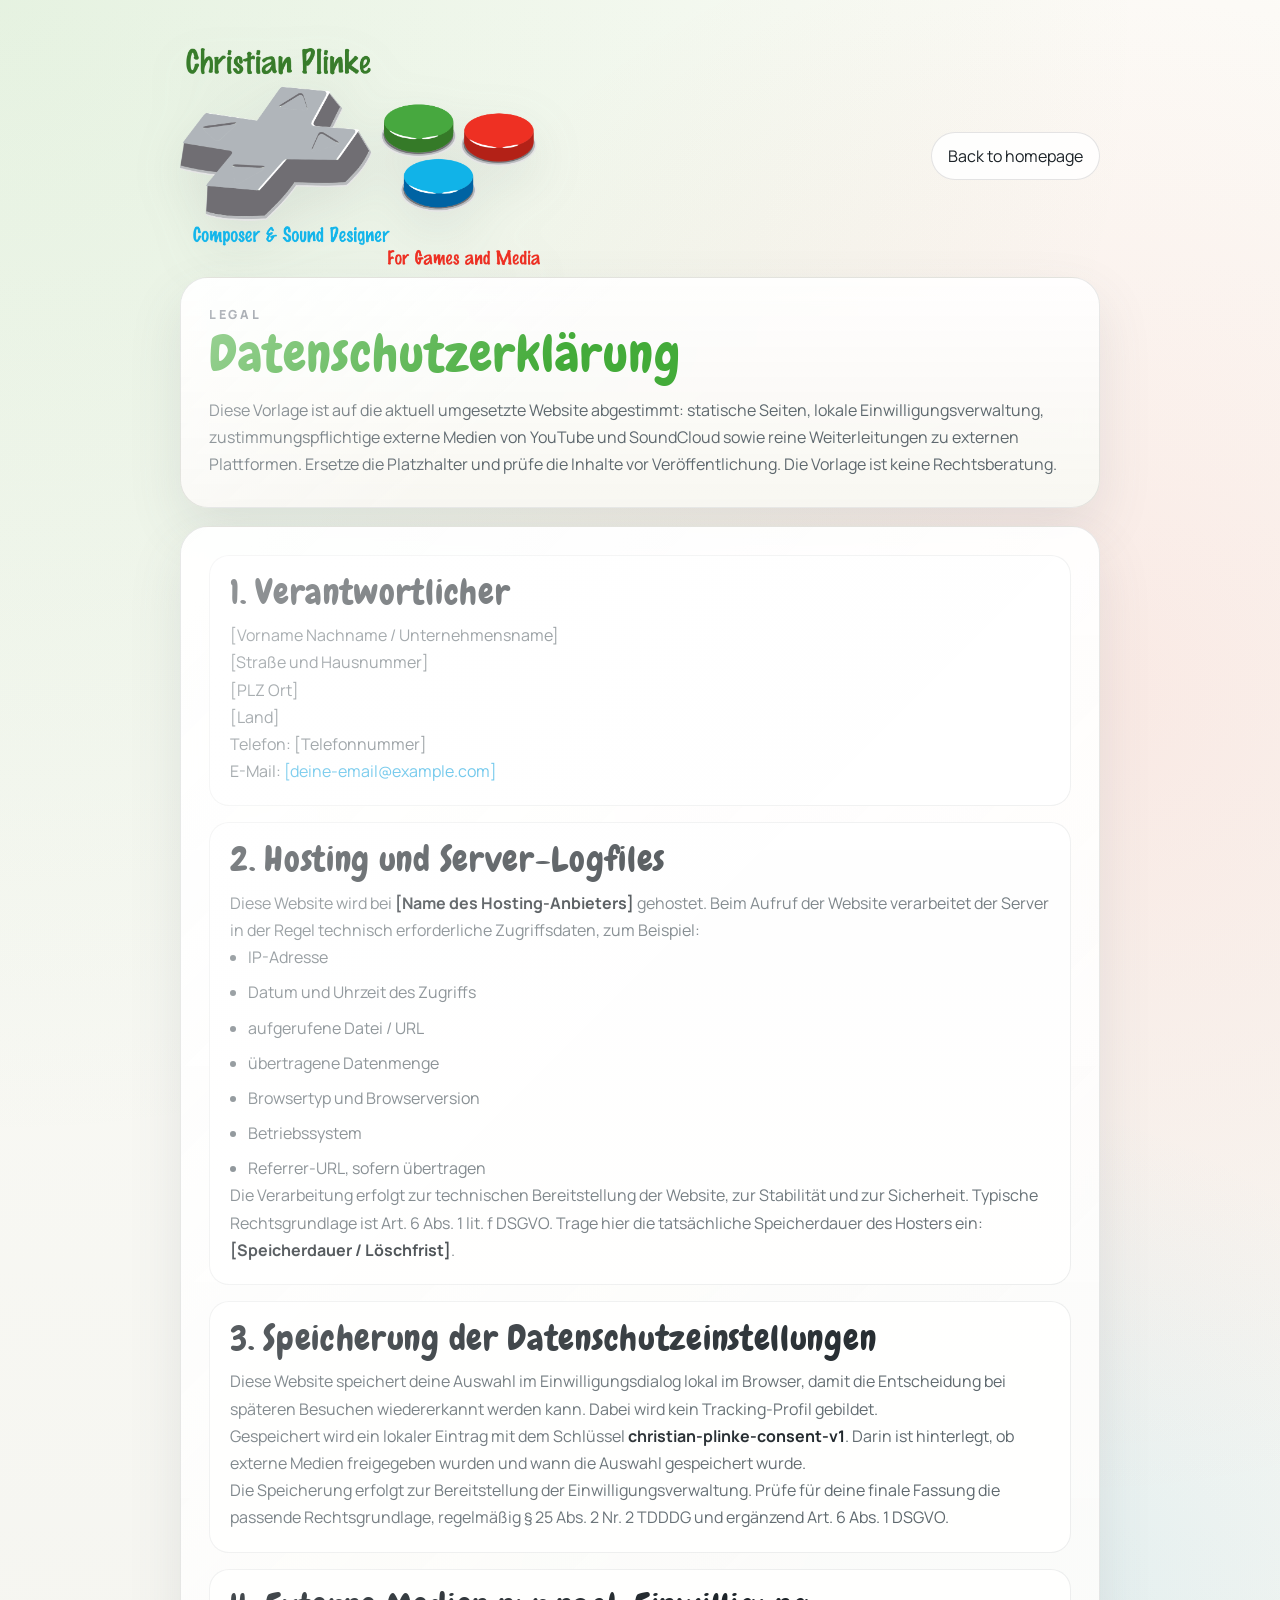
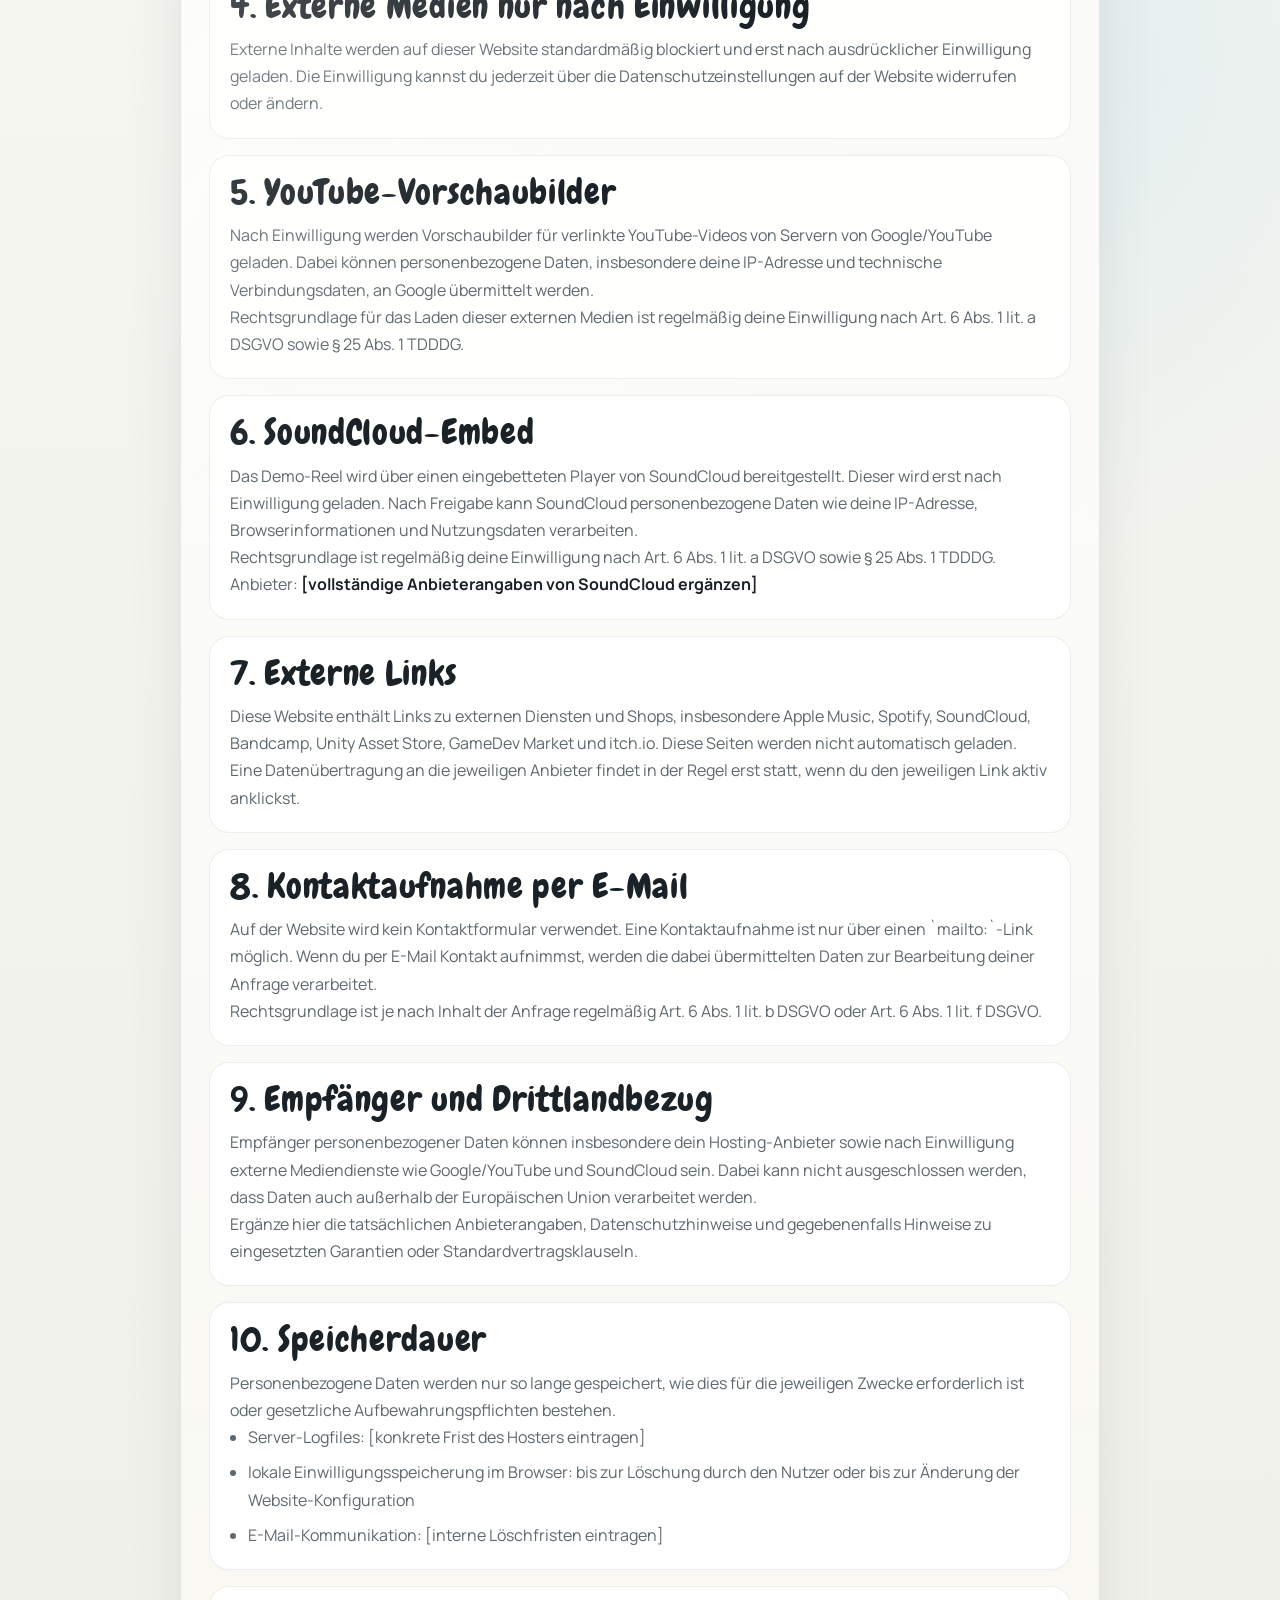
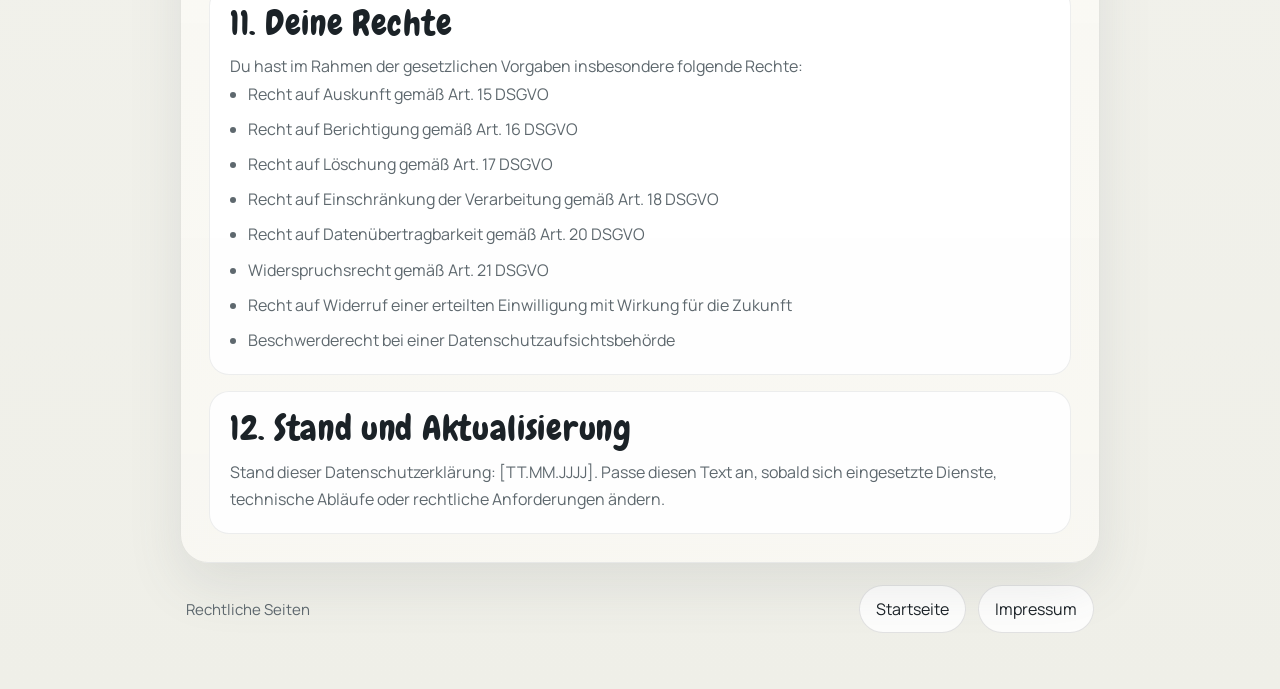
==== datenschutz.html @ 8a9be8d0 "add privacy policy and imprint and privacy settings" ====
<!DOCTYPE html>
<html lang="de">

<head>
    <meta charset="UTF-8" />
    <meta name="viewport" content="width=device-width, initial-scale=1.0" />
    <title>Datenschutz | Christian Plinke</title>
    <meta name="description" content="Datenschutzerklärung für die Website von Christian Plinke." />
    <link rel="icon" type="image/png" href="img/FaviconLogo.png" />
    <link rel="stylesheet" href="datenschutz.css" />
</head>

<body>
    <div class="page-shell">
        <header class="site-header">
            <img class="site-logo" src="img/400PngdpiLogoCropped.png"
                alt="Christian Plinke, Composer and Sound Designer for Games and Media" />
            <a class="legal-back-link" href="index.html">Back to homepage</a>
        </header>

        <main class="content">
            <section class="panel" aria-labelledby="privacy-title">
                <div class="section-heading">
                    <p class="eyebrow">Legal</p>
                    <h1 id="privacy-title">Datenschutzerklärung</h1>
                </div>

                <p class="legal-intro">
                    Diese Vorlage ist auf die aktuell umgesetzte Website abgestimmt: statische Seiten, lokale
                    Einwilligungsverwaltung, zustimmungspflichtige externe Medien von YouTube und SoundCloud sowie
                    reine Weiterleitungen zu externen Plattformen. Ersetze die Platzhalter und prüfe die Inhalte vor
                    Veröffentlichung. Die Vorlage ist keine Rechtsberatung.
                </p>
            </section>

            <section class="panel legal-grid" aria-label="Datenschutz Angaben">
                <article class="legal-card">
                    <h2>1. Verantwortlicher</h2>
                    <p class="legal-note">
                        [Vorname Nachname / Unternehmensname]<br />
                        [Straße und Hausnummer]<br />
                        [PLZ Ort]<br />
                        [Land]
                    </p>
                    <p class="legal-note">
                        Telefon: [Telefonnummer]<br />
                        E-Mail: <a class="legal-inline-link" href="mailto:[deine-email@example.com]">[deine-email@example.com]</a>
                    </p>
                </article>

                <article class="legal-card">
                    <h2>2. Hosting und Server-Logfiles</h2>
                    <p class="legal-note">
                        Diese Website wird bei <span class="legal-highlight">[Name des Hosting-Anbieters]</span>
                        gehostet. Beim Aufruf der Website verarbeitet der Server in der Regel technisch erforderliche
                        Zugriffsdaten, zum Beispiel:
                    </p>
                    <ul class="legal-list">
                        <li>IP-Adresse</li>
                        <li>Datum und Uhrzeit des Zugriffs</li>
                        <li>aufgerufene Datei / URL</li>
                        <li>übertragene Datenmenge</li>
                        <li>Browsertyp und Browserversion</li>
                        <li>Betriebssystem</li>
                        <li>Referrer-URL, sofern übertragen</li>
                    </ul>
                    <p class="legal-note">
                        Die Verarbeitung erfolgt zur technischen Bereitstellung der Website, zur Stabilität und zur
                        Sicherheit. Typische Rechtsgrundlage ist Art. 6 Abs. 1 lit. f DSGVO. Trage hier die
                        tatsächliche Speicherdauer des Hosters ein: <span class="legal-highlight">[Speicherdauer /
                            Löschfrist]</span>.
                    </p>
                </article>

                <article class="legal-card">
                    <h2>3. Speicherung der Datenschutzeinstellungen</h2>
                    <p class="legal-note">
                        Diese Website speichert deine Auswahl im Einwilligungsdialog lokal im Browser, damit die
                        Entscheidung bei späteren Besuchen wiedererkannt werden kann. Dabei wird kein Tracking-Profil
                        gebildet.
                    </p>
                    <p class="legal-note">
                        Gespeichert wird ein lokaler Eintrag mit dem Schlüssel
                        <span class="legal-highlight">christian-plinke-consent-v1</span>. Darin ist hinterlegt, ob
                        externe Medien freigegeben wurden und wann die Auswahl gespeichert wurde.
                    </p>
                    <p class="legal-note">
                        Die Speicherung erfolgt zur Bereitstellung der Einwilligungsverwaltung. Prüfe für deine finale
                        Fassung die passende Rechtsgrundlage, regelmäßig § 25 Abs. 2 Nr. 2 TDDDG und ergänzend Art. 6
                        Abs. 1 DSGVO.
                    </p>
                </article>

                <article class="legal-card">
                    <h2>4. Externe Medien nur nach Einwilligung</h2>
                    <p class="legal-note">
                        Externe Inhalte werden auf dieser Website standardmäßig blockiert und erst nach ausdrücklicher
                        Einwilligung geladen. Die Einwilligung kannst du jederzeit über die
                        Datenschutzeinstellungen auf der Website widerrufen oder ändern.
                    </p>
                </article>

                <article class="legal-card">
                    <h2>5. YouTube-Vorschaubilder</h2>
                    <p class="legal-note">
                        Nach Einwilligung werden Vorschaubilder für verlinkte YouTube-Videos von Servern von
                        Google/YouTube geladen. Dabei können personenbezogene Daten, insbesondere deine IP-Adresse und
                        technische Verbindungsdaten, an Google übermittelt werden.
                    </p>
                    <p class="legal-note">
                        Rechtsgrundlage für das Laden dieser externen Medien ist regelmäßig deine Einwilligung nach Art.
                        6 Abs. 1 lit. a DSGVO sowie § 25 Abs. 1 TDDDG.
                    </p>
                </article>

                <article class="legal-card">
                    <h2>6. SoundCloud-Embed</h2>
                    <p class="legal-note">
                        Das Demo-Reel wird über einen eingebetteten Player von SoundCloud bereitgestellt. Dieser wird
                        erst nach Einwilligung geladen. Nach Freigabe kann SoundCloud personenbezogene Daten wie deine
                        IP-Adresse, Browserinformationen und Nutzungsdaten verarbeiten.
                    </p>
                    <p class="legal-note">
                        Rechtsgrundlage ist regelmäßig deine Einwilligung nach Art. 6 Abs. 1 lit. a DSGVO sowie § 25
                        Abs. 1 TDDDG.
                    </p>
                    <p class="legal-note">
                        Anbieter: <span class="legal-highlight">[vollständige Anbieterangaben von SoundCloud
                            ergänzen]</span>
                    </p>
                </article>

                <article class="legal-card">
                    <h2>7. Externe Links</h2>
                    <p class="legal-note">
                        Diese Website enthält Links zu externen Diensten und Shops, insbesondere Apple Music, Spotify,
                        SoundCloud, Bandcamp, Unity Asset Store, GameDev Market und itch.io. Diese Seiten werden nicht
                        automatisch geladen. Eine Datenübertragung an die jeweiligen Anbieter findet in der Regel erst
                        statt, wenn du den jeweiligen Link aktiv anklickst.
                    </p>
                </article>

                <article class="legal-card">
                    <h2>8. Kontaktaufnahme per E-Mail</h2>
                    <p class="legal-note">
                        Auf der Website wird kein Kontaktformular verwendet. Eine Kontaktaufnahme ist nur über einen
                        `mailto:`-Link möglich. Wenn du per E-Mail Kontakt aufnimmst, werden die dabei übermittelten
                        Daten zur Bearbeitung deiner Anfrage verarbeitet.
                    </p>
                    <p class="legal-note">
                        Rechtsgrundlage ist je nach Inhalt der Anfrage regelmäßig Art. 6 Abs. 1 lit. b DSGVO oder Art.
                        6 Abs. 1 lit. f DSGVO.
                    </p>
                </article>

                <article class="legal-card">
                    <h2>9. Empfänger und Drittlandbezug</h2>
                    <p class="legal-note">
                        Empfänger personenbezogener Daten können insbesondere dein Hosting-Anbieter sowie nach
                        Einwilligung externe Mediendienste wie Google/YouTube und SoundCloud sein. Dabei kann nicht
                        ausgeschlossen werden, dass Daten auch außerhalb der Europäischen Union verarbeitet werden.
                    </p>
                    <p class="legal-note">
                        Ergänze hier die tatsächlichen Anbieterangaben, Datenschutzhinweise und gegebenenfalls Hinweise
                        zu eingesetzten Garantien oder Standardvertragsklauseln.
                    </p>
                </article>

                <article class="legal-card">
                    <h2>10. Speicherdauer</h2>
                    <p class="legal-note">
                        Personenbezogene Daten werden nur so lange gespeichert, wie dies für die jeweiligen Zwecke
                        erforderlich ist oder gesetzliche Aufbewahrungspflichten bestehen.
                    </p>
                    <ul class="legal-list">
                        <li>Server-Logfiles: [konkrete Frist des Hosters eintragen]</li>
                        <li>lokale Einwilligungsspeicherung im Browser: bis zur Löschung durch den Nutzer oder bis zur
                            Änderung der Website-Konfiguration</li>
                        <li>E-Mail-Kommunikation: [interne Löschfristen eintragen]</li>
                    </ul>
                </article>

                <article class="legal-card">
                    <h2>11. Deine Rechte</h2>
                    <p class="legal-note">
                        Du hast im Rahmen der gesetzlichen Vorgaben insbesondere folgende Rechte:
                    </p>
                    <ul class="legal-list">
                        <li>Recht auf Auskunft gemäß Art. 15 DSGVO</li>
                        <li>Recht auf Berichtigung gemäß Art. 16 DSGVO</li>
                        <li>Recht auf Löschung gemäß Art. 17 DSGVO</li>
                        <li>Recht auf Einschränkung der Verarbeitung gemäß Art. 18 DSGVO</li>
                        <li>Recht auf Datenübertragbarkeit gemäß Art. 20 DSGVO</li>
                        <li>Widerspruchsrecht gemäß Art. 21 DSGVO</li>
                        <li>Recht auf Widerruf einer erteilten Einwilligung mit Wirkung für die Zukunft</li>
                        <li>Beschwerderecht bei einer Datenschutzaufsichtsbehörde</li>
                    </ul>
                </article>

                <article class="legal-card">
                    <h2>12. Stand und Aktualisierung</h2>
                    <p class="legal-note">
                        Stand dieser Datenschutzerklärung: [TT.MM.JJJJ]. Passe diesen Text an, sobald sich eingesetzte
                        Dienste, technische Abläufe oder rechtliche Anforderungen ändern.
                    </p>
                </article>
            </section>
        </main>

        <footer class="legal-footer">
            <p>Rechtliche Seiten</p>
            <nav class="legal-nav" aria-label="Rechtliche Navigation">
                <a href="index.html">Startseite</a>
                <a href="impressum.html">Impressum</a>
            </nav>
        </footer>
    </div>
</body>

</html>
---- datenschutz.css ----
@import url("legal.css");
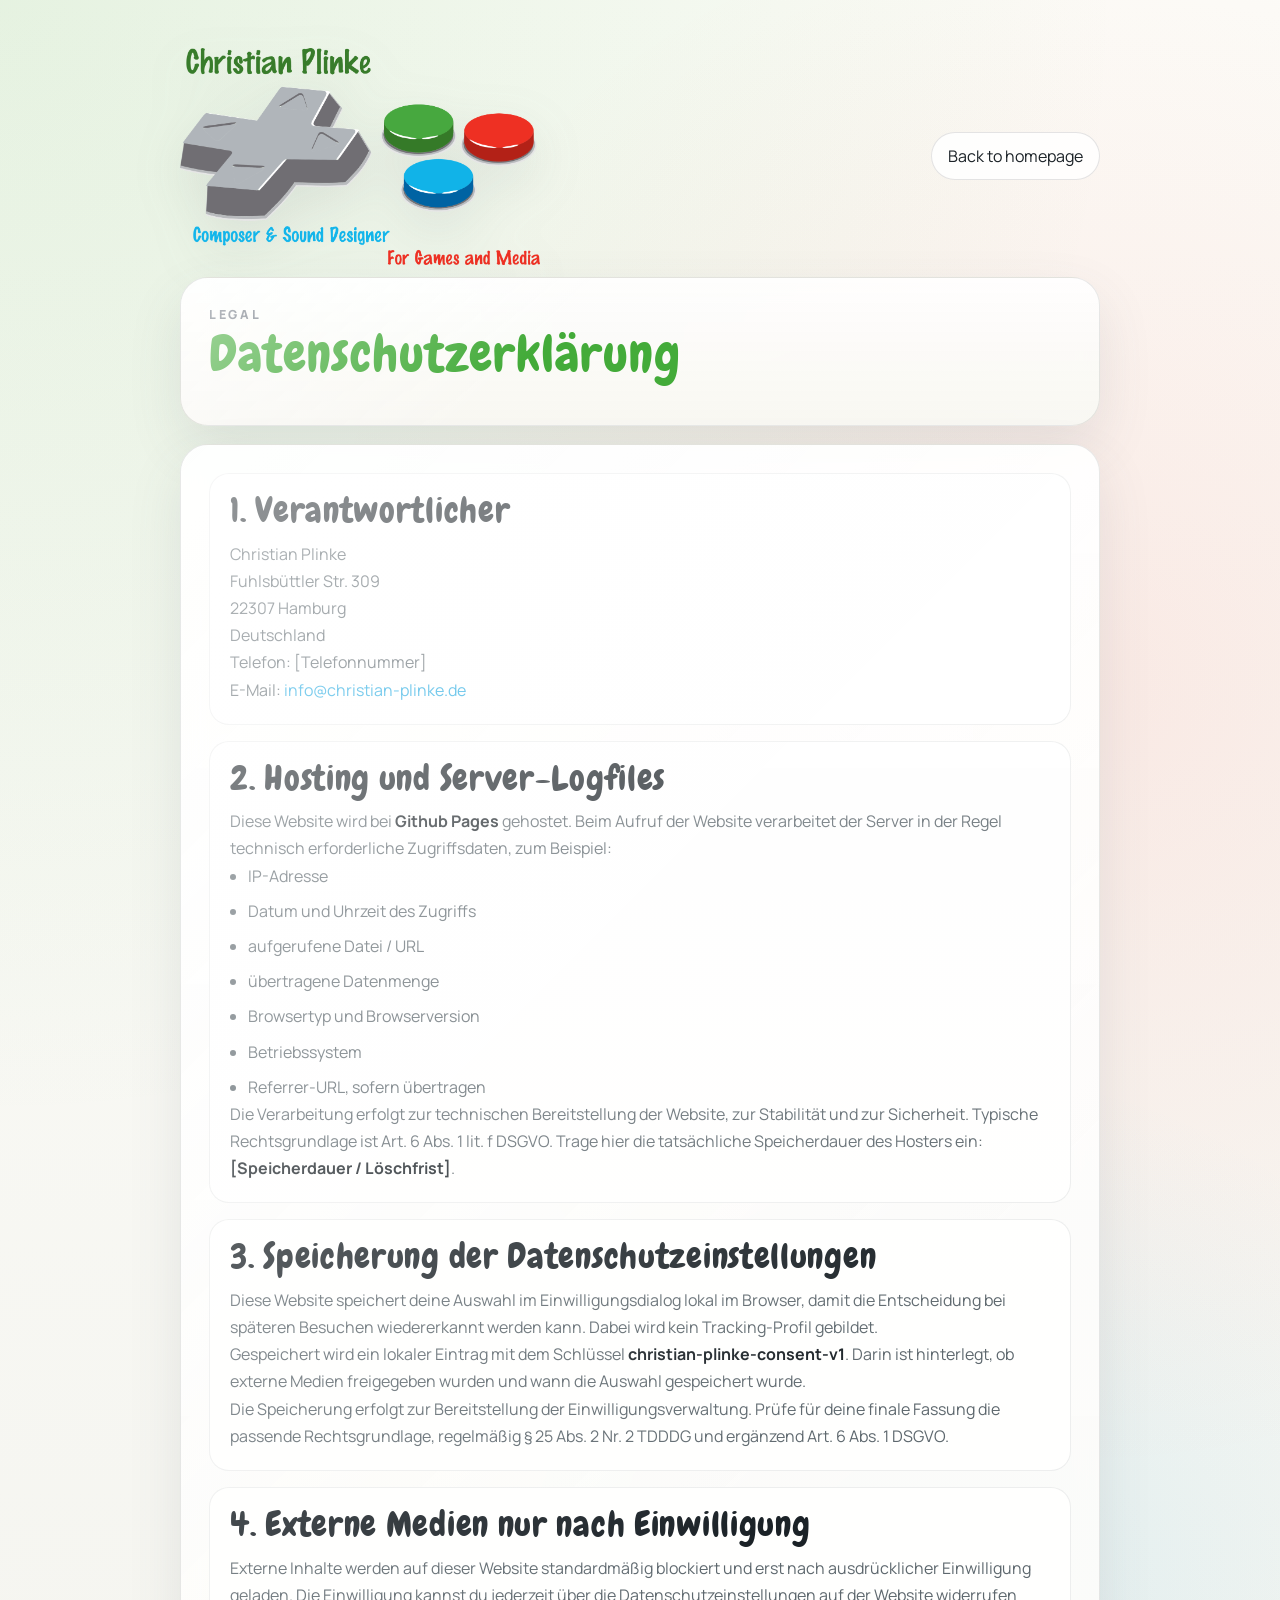
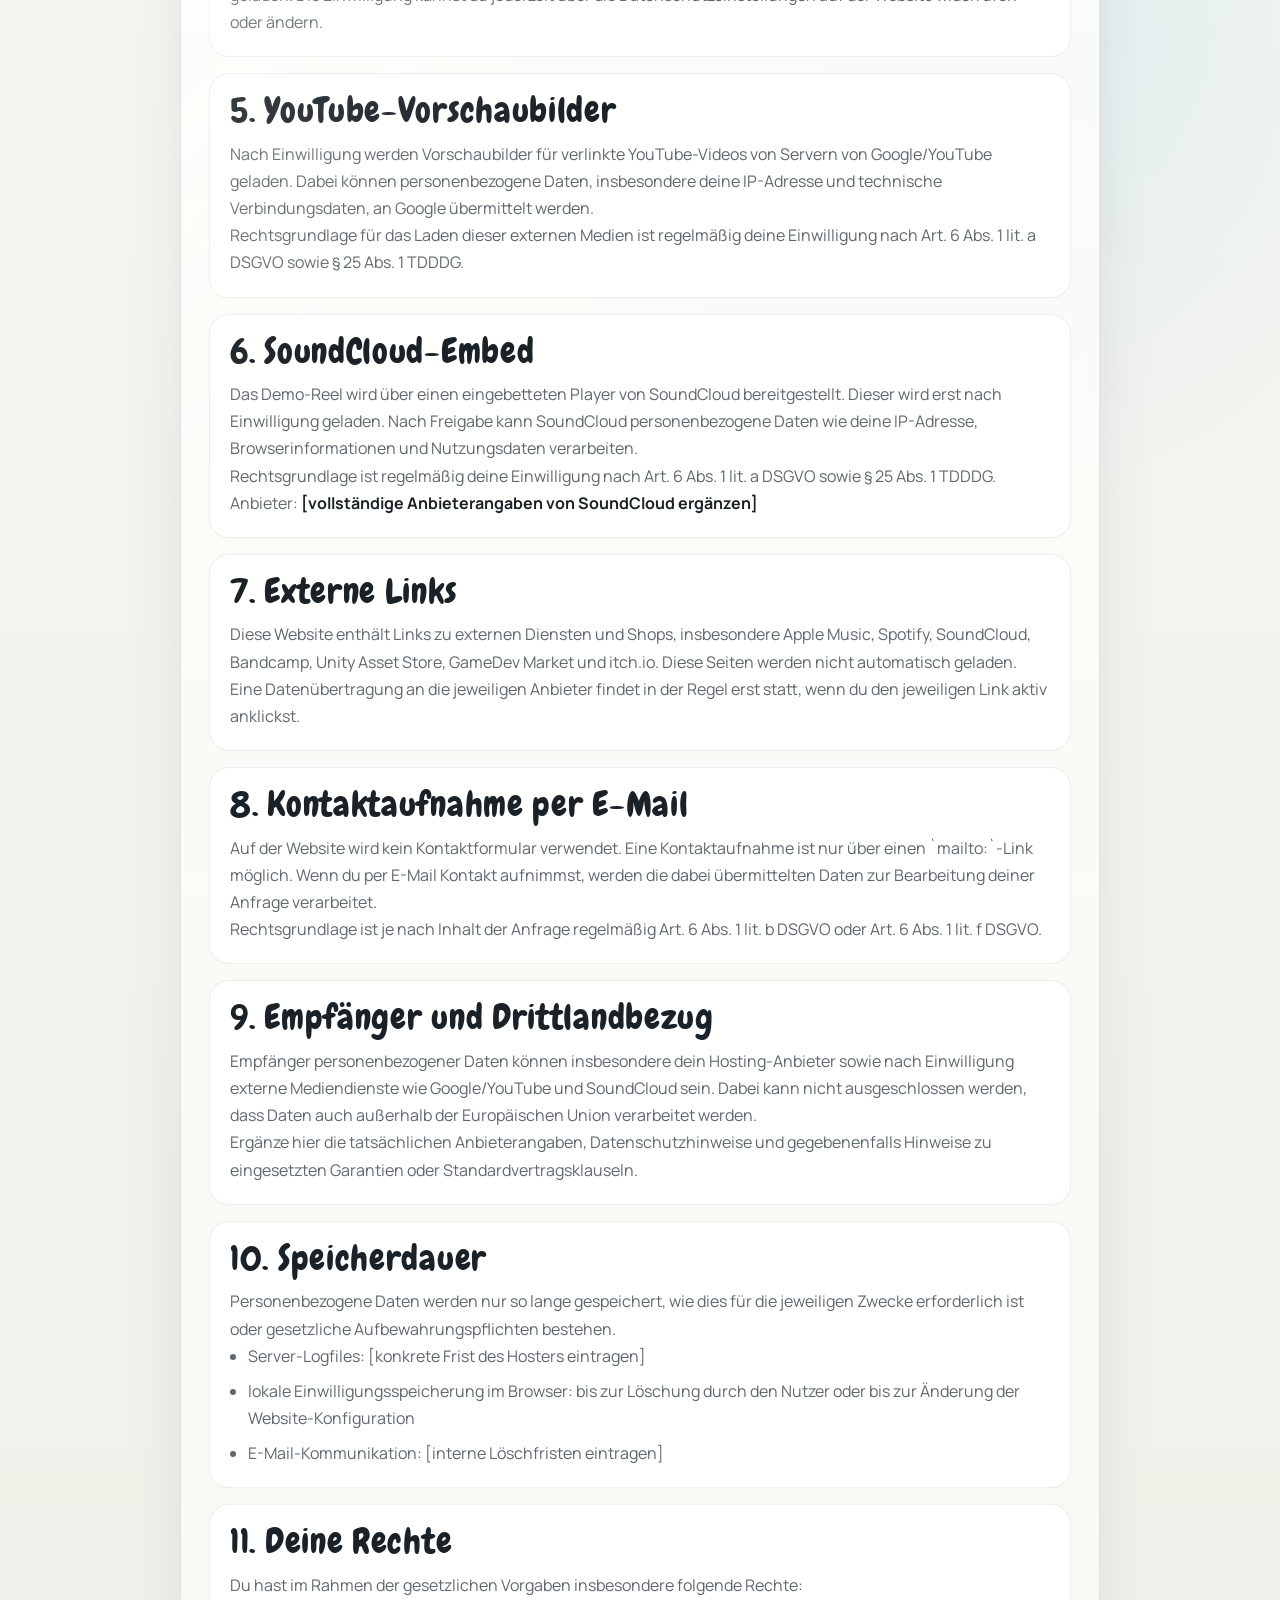
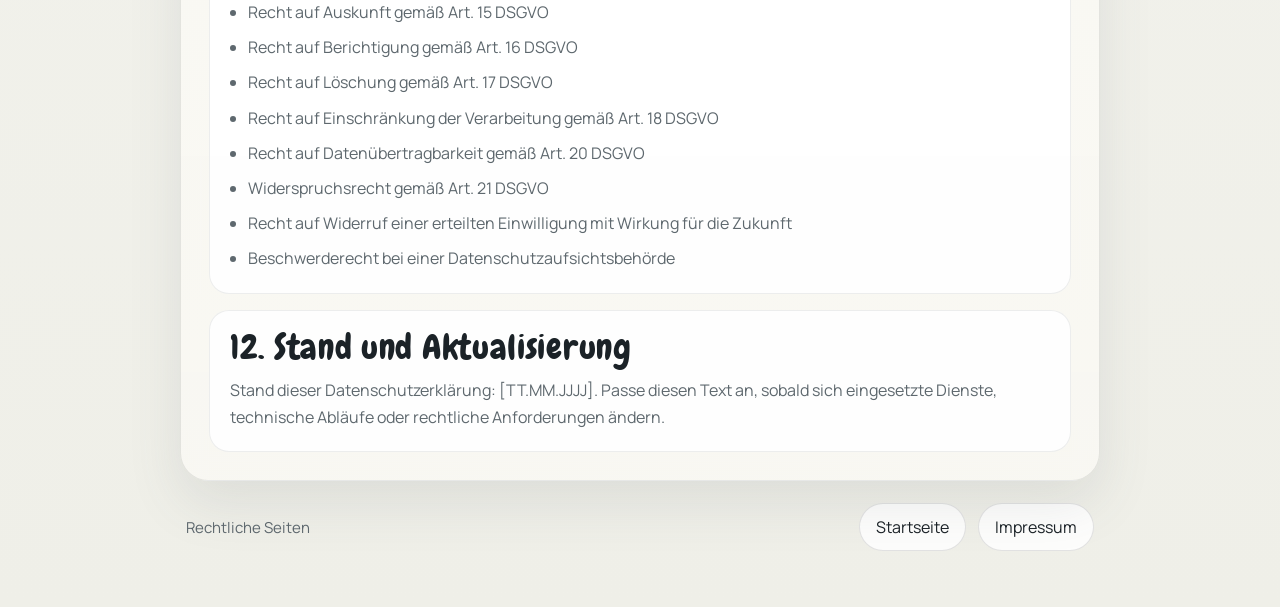
==== commit 7038af23: "add tex to datenschutz" ====
--- a/datenschutz.html
+++ b/datenschutz.html
@@ -24,34 +24,27 @@
                     <p class="eyebrow">Legal</p>
                     <h1 id="privacy-title">Datenschutzerklärung</h1>
                 </div>
-
-                <p class="legal-intro">
-                    Diese Vorlage ist auf die aktuell umgesetzte Website abgestimmt: statische Seiten, lokale
-                    Einwilligungsverwaltung, zustimmungspflichtige externe Medien von YouTube und SoundCloud sowie
-                    reine Weiterleitungen zu externen Plattformen. Ersetze die Platzhalter und prüfe die Inhalte vor
-                    Veröffentlichung. Die Vorlage ist keine Rechtsberatung.
-                </p>
             </section>
 
             <section class="panel legal-grid" aria-label="Datenschutz Angaben">
                 <article class="legal-card">
                     <h2>1. Verantwortlicher</h2>
                     <p class="legal-note">
-                        [Vorname Nachname / Unternehmensname]<br />
-                        [Straße und Hausnummer]<br />
-                        [PLZ Ort]<br />
-                        [Land]
+                        Christian Plinke<br />
+                        Fuhlsbüttler Str. 309<br />
+                        22307 Hamburg<br />
+                        Deutschland
                     </p>
                     <p class="legal-note">
                         Telefon: [Telefonnummer]<br />
-                        E-Mail: <a class="legal-inline-link" href="mailto:[deine-email@example.com]">[deine-email@example.com]</a>
+                        E-Mail: <a class="legal-inline-link" href="mailto:info@christian-plinke.de">info@christian-plinke.de</a>
                     </p>
                 </article>
 
                 <article class="legal-card">
                     <h2>2. Hosting und Server-Logfiles</h2>
                     <p class="legal-note">
-                        Diese Website wird bei <span class="legal-highlight">[Name des Hosting-Anbieters]</span>
+                        Diese Website wird bei <span class="legal-highlight">Github Pages</span>
                         gehostet. Beim Aufruf der Website verarbeitet der Server in der Regel technisch erforderliche
                         Zugriffsdaten, zum Beispiel:
                     </p>
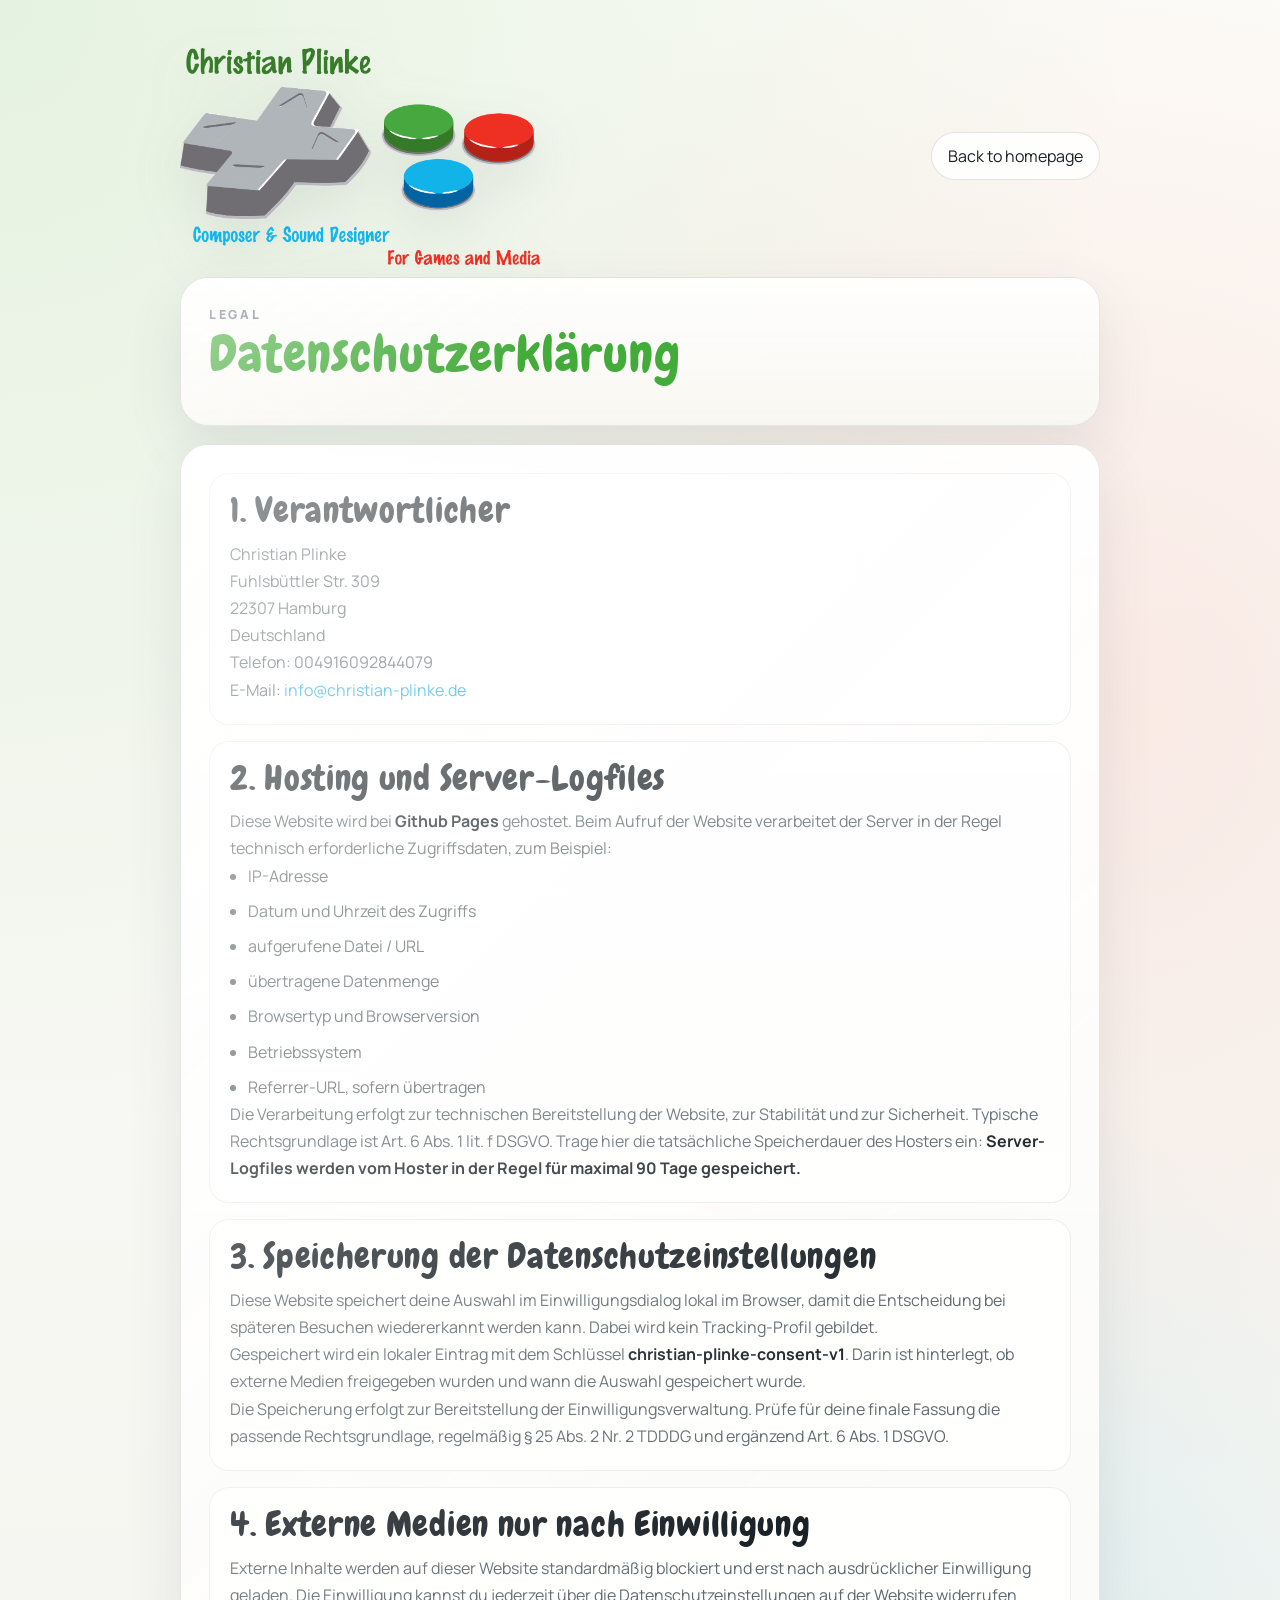
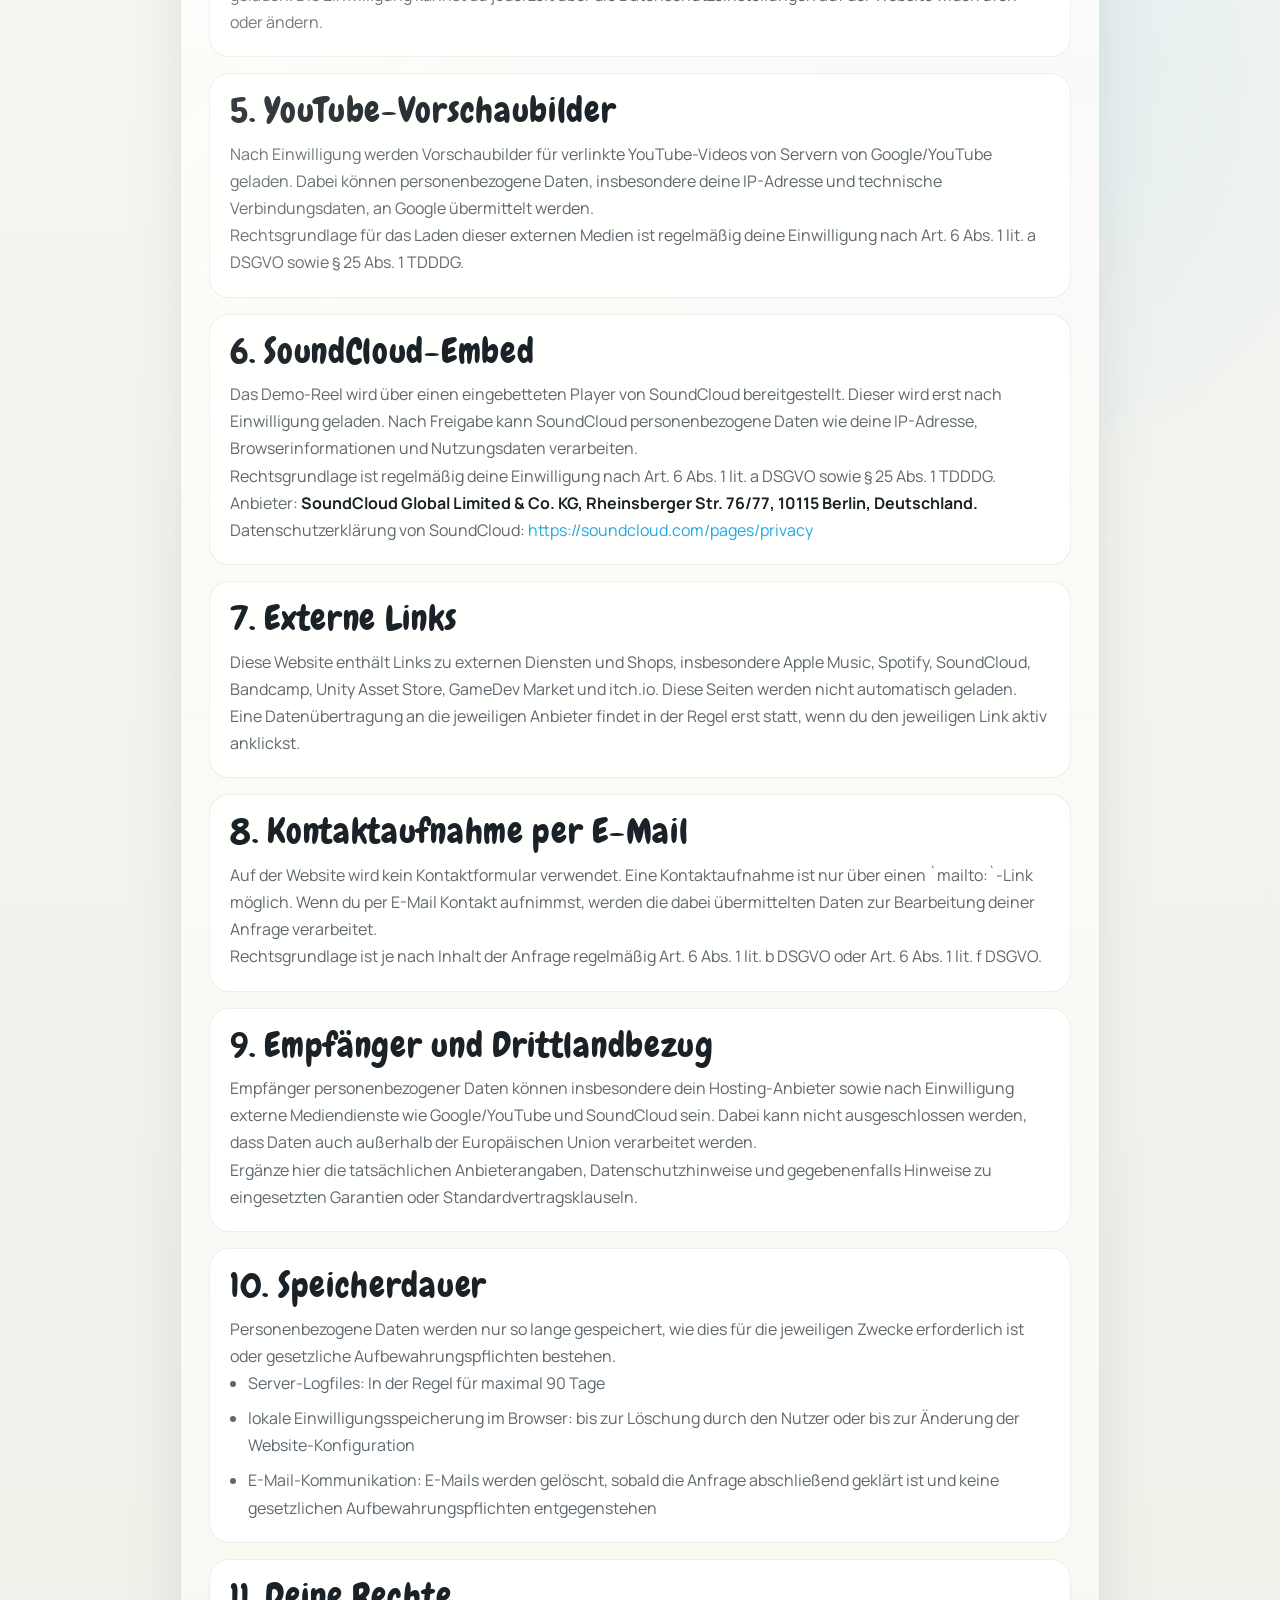
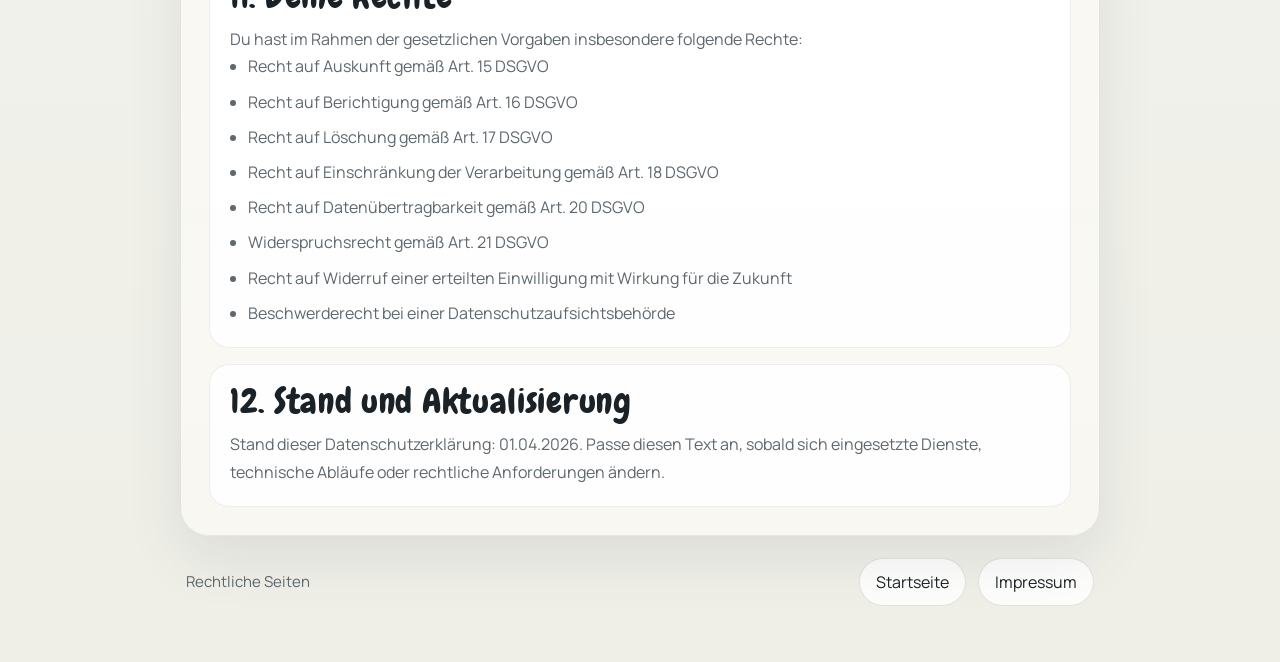
==== commit dc152974: "replaced placeholder at datenschutz" ====
--- a/datenschutz.html
+++ b/datenschutz.html
@@ -36,7 +36,7 @@
                         Deutschland
                     </p>
                     <p class="legal-note">
-                        Telefon: [Telefonnummer]<br />
+                        Telefon: 004916092844079<br />
                         E-Mail: <a class="legal-inline-link" href="mailto:info@christian-plinke.de">info@christian-plinke.de</a>
                     </p>
                 </article>
@@ -60,8 +60,8 @@
                     <p class="legal-note">
                         Die Verarbeitung erfolgt zur technischen Bereitstellung der Website, zur Stabilität und zur
                         Sicherheit. Typische Rechtsgrundlage ist Art. 6 Abs. 1 lit. f DSGVO. Trage hier die
-                        tatsächliche Speicherdauer des Hosters ein: <span class="legal-highlight">[Speicherdauer /
-                            Löschfrist]</span>.
+                        tatsächliche Speicherdauer des Hosters ein: <span class="legal-highlight">Server-Logfiles
+                            werden vom Hoster in der Regel für maximal 90 Tage gespeichert.</span>
                     </p>
                 </article>
 
@@ -118,8 +118,11 @@
                         Abs. 1 TDDDG.
                     </p>
                     <p class="legal-note">
-                        Anbieter: <span class="legal-highlight">[vollständige Anbieterangaben von SoundCloud
-                            ergänzen]</span>
+                        Anbieter: <span class="legal-highlight">SoundCloud Global Limited &amp; Co. KG, Rheinsberger
+                            Str. 76/77, 10115 Berlin, Deutschland.</span>
+                        Datenschutzerklärung von SoundCloud:
+                        <a class="legal-inline-link" href="https://soundcloud.com/pages/privacy" target="_blank"
+                            rel="noopener noreferrer">https://soundcloud.com/pages/privacy</a>
                     </p>
                 </article>
 
@@ -166,10 +169,11 @@
                         erforderlich ist oder gesetzliche Aufbewahrungspflichten bestehen.
                     </p>
                     <ul class="legal-list">
-                        <li>Server-Logfiles: [konkrete Frist des Hosters eintragen]</li>
+                        <li>Server-Logfiles: In der Regel für maximal 90 Tage</li>
                         <li>lokale Einwilligungsspeicherung im Browser: bis zur Löschung durch den Nutzer oder bis zur
                             Änderung der Website-Konfiguration</li>
-                        <li>E-Mail-Kommunikation: [interne Löschfristen eintragen]</li>
+                        <li>E-Mail-Kommunikation: E-Mails werden gelöscht, sobald die Anfrage abschließend geklärt ist
+                            und keine gesetzlichen Aufbewahrungspflichten entgegenstehen</li>
                     </ul>
                 </article>
 
@@ -193,7 +197,7 @@
                 <article class="legal-card">
                     <h2>12. Stand und Aktualisierung</h2>
                     <p class="legal-note">
-                        Stand dieser Datenschutzerklärung: [TT.MM.JJJJ]. Passe diesen Text an, sobald sich eingesetzte
+                        Stand dieser Datenschutzerklärung: 01.04.2026. Passe diesen Text an, sobald sich eingesetzte
                         Dienste, technische Abläufe oder rechtliche Anforderungen ändern.
                     </p>
                 </article>
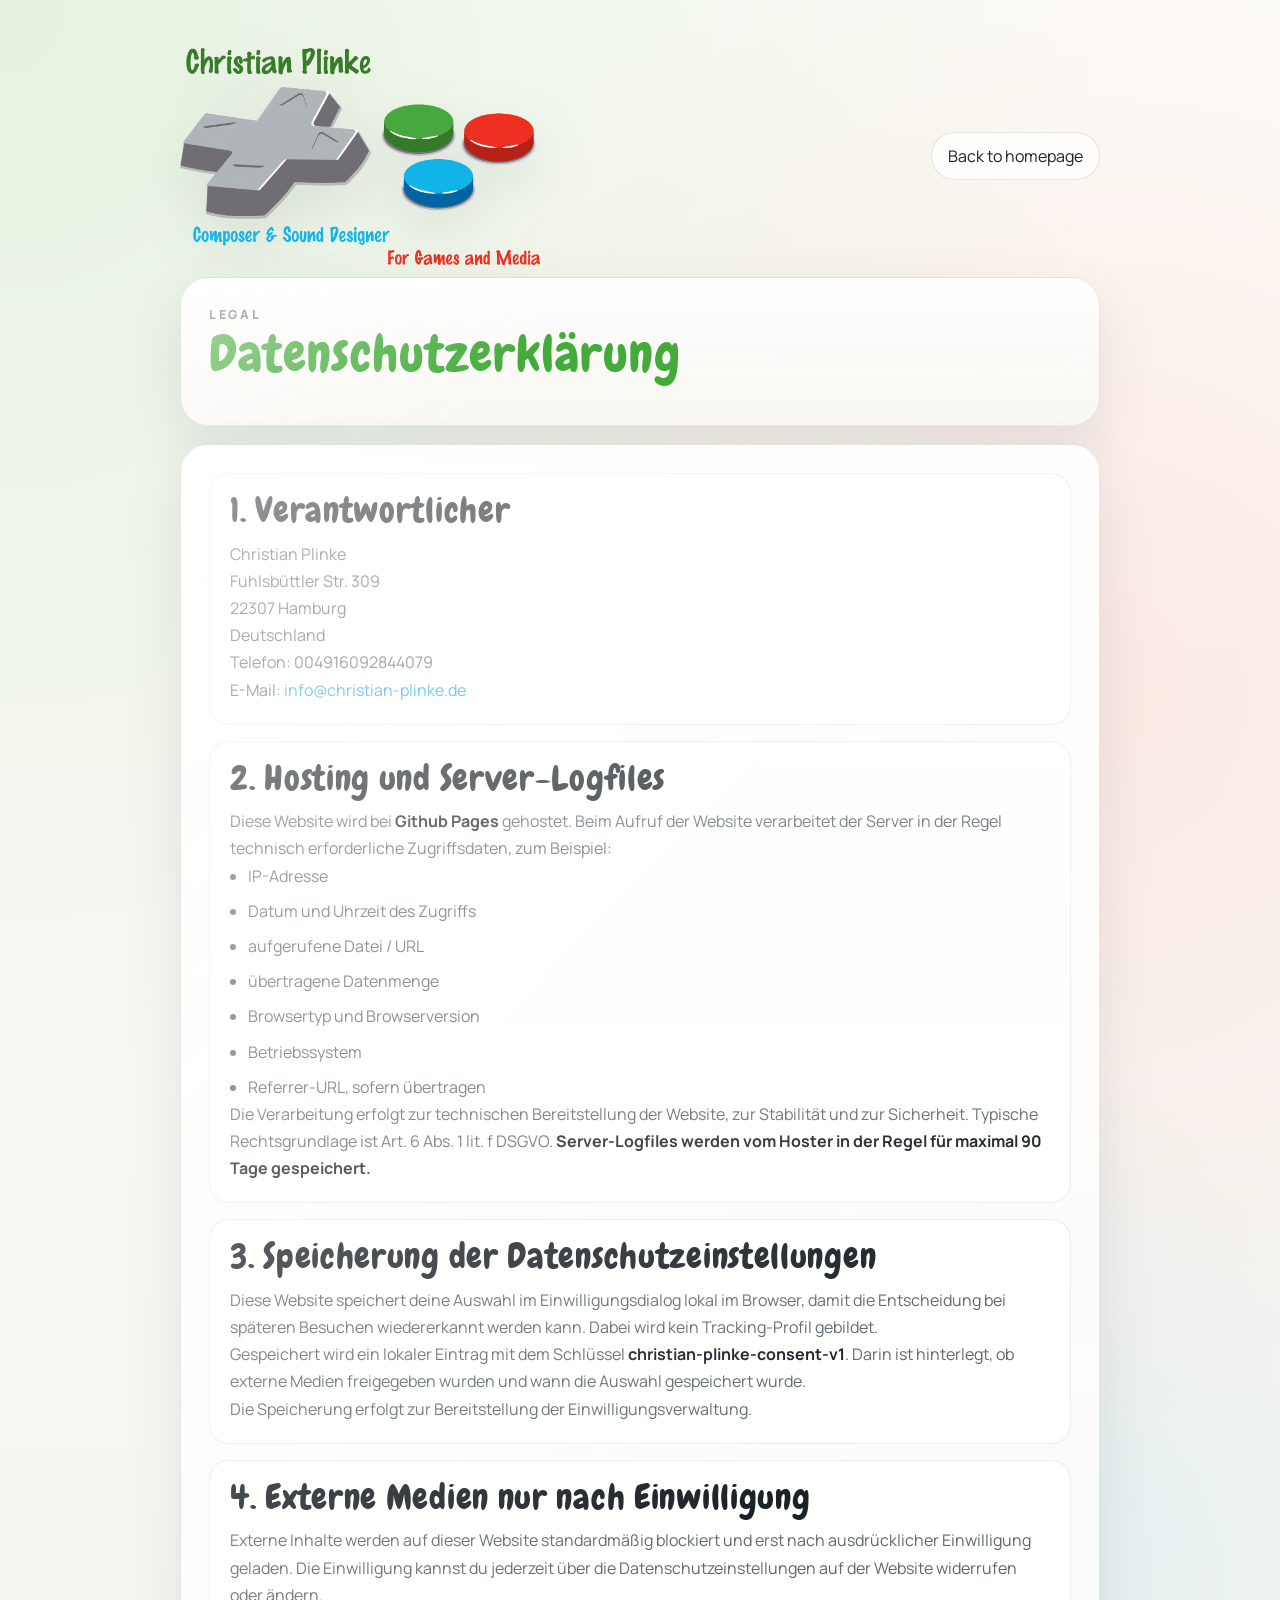
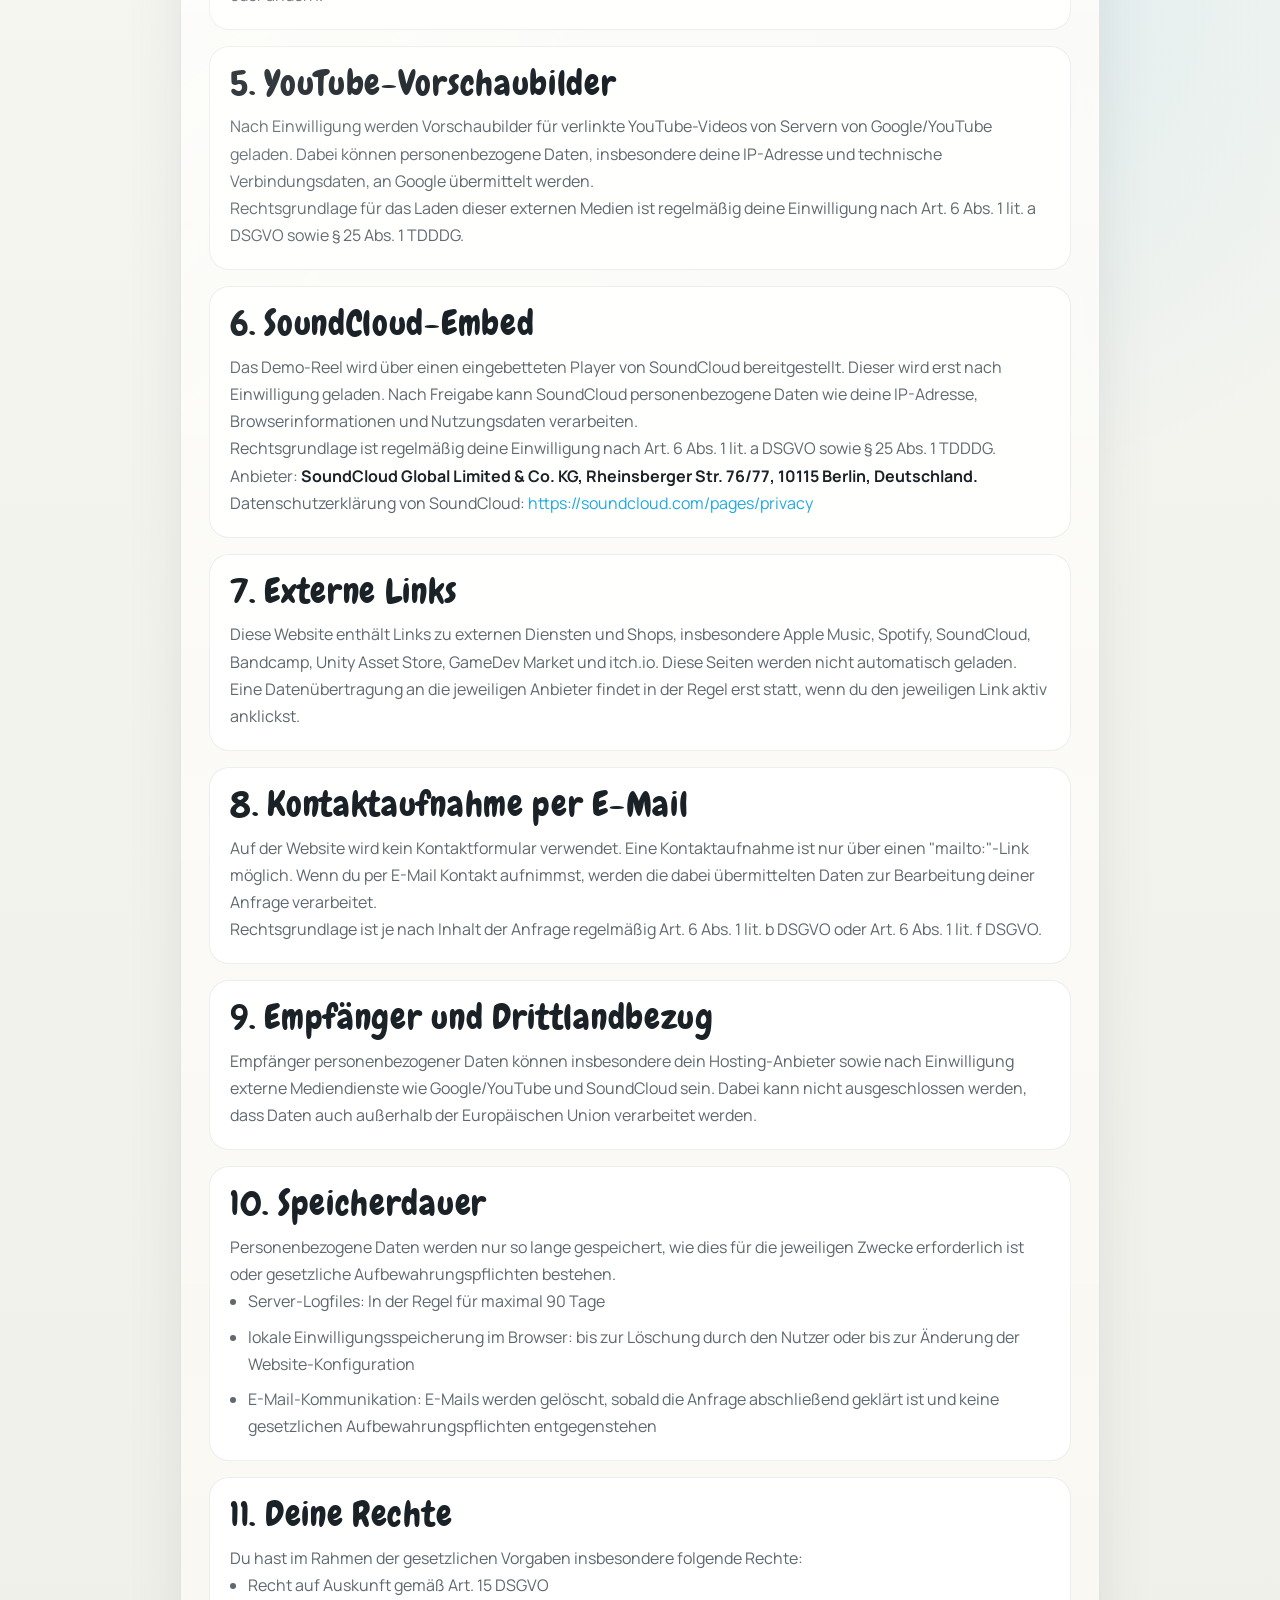
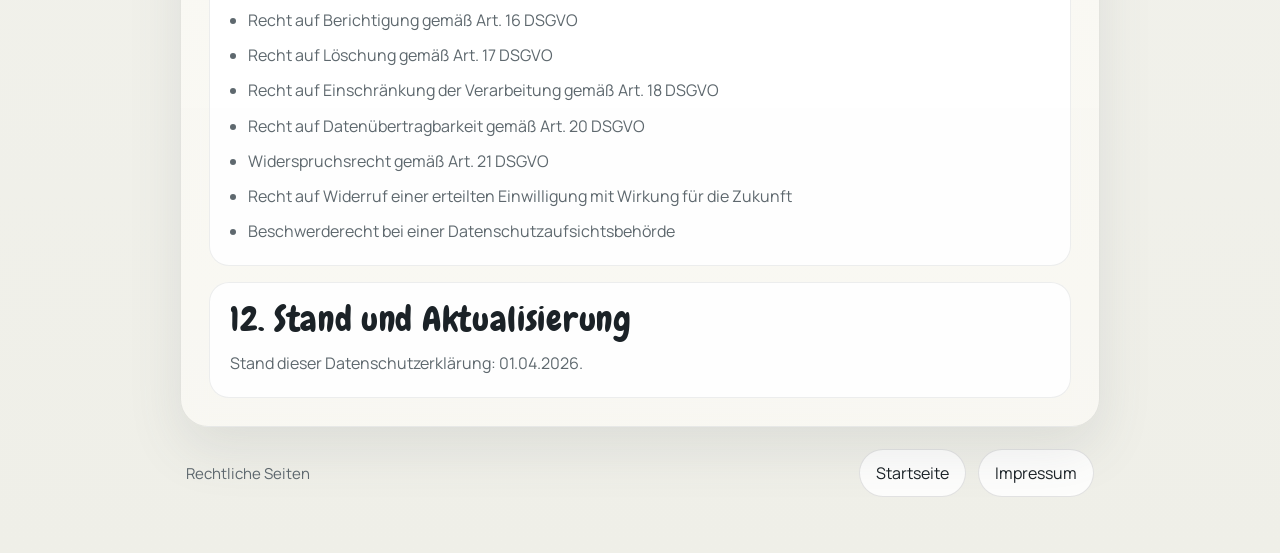
==== commit e231a219: "refined datenschutz" ====
--- a/datenschutz.html
+++ b/datenschutz.html
@@ -59,8 +59,7 @@
                     </ul>
                     <p class="legal-note">
                         Die Verarbeitung erfolgt zur technischen Bereitstellung der Website, zur Stabilität und zur
-                        Sicherheit. Typische Rechtsgrundlage ist Art. 6 Abs. 1 lit. f DSGVO. Trage hier die
-                        tatsächliche Speicherdauer des Hosters ein: <span class="legal-highlight">Server-Logfiles
+                        Sicherheit. Typische Rechtsgrundlage ist Art. 6 Abs. 1 lit. f DSGVO. <span class="legal-highlight">Server-Logfiles
                             werden vom Hoster in der Regel für maximal 90 Tage gespeichert.</span>
                     </p>
                 </article>
@@ -78,9 +77,7 @@
                         externe Medien freigegeben wurden und wann die Auswahl gespeichert wurde.
                     </p>
                     <p class="legal-note">
-                        Die Speicherung erfolgt zur Bereitstellung der Einwilligungsverwaltung. Prüfe für deine finale
-                        Fassung die passende Rechtsgrundlage, regelmäßig § 25 Abs. 2 Nr. 2 TDDDG und ergänzend Art. 6
-                        Abs. 1 DSGVO.
+                        Die Speicherung erfolgt zur Bereitstellung der Einwilligungsverwaltung.
                     </p>
                 </article>
 
@@ -140,7 +137,7 @@
                     <h2>8. Kontaktaufnahme per E-Mail</h2>
                     <p class="legal-note">
                         Auf der Website wird kein Kontaktformular verwendet. Eine Kontaktaufnahme ist nur über einen
-                        `mailto:`-Link möglich. Wenn du per E-Mail Kontakt aufnimmst, werden die dabei übermittelten
+                        "mailto:"-Link möglich. Wenn du per E-Mail Kontakt aufnimmst, werden die dabei übermittelten
                         Daten zur Bearbeitung deiner Anfrage verarbeitet.
                     </p>
                     <p class="legal-note">
@@ -155,10 +152,6 @@
                         Empfänger personenbezogener Daten können insbesondere dein Hosting-Anbieter sowie nach
                         Einwilligung externe Mediendienste wie Google/YouTube und SoundCloud sein. Dabei kann nicht
                         ausgeschlossen werden, dass Daten auch außerhalb der Europäischen Union verarbeitet werden.
-                    </p>
-                    <p class="legal-note">
-                        Ergänze hier die tatsächlichen Anbieterangaben, Datenschutzhinweise und gegebenenfalls Hinweise
-                        zu eingesetzten Garantien oder Standardvertragsklauseln.
                     </p>
                 </article>
 
@@ -197,8 +190,7 @@
                 <article class="legal-card">
                     <h2>12. Stand und Aktualisierung</h2>
                     <p class="legal-note">
-                        Stand dieser Datenschutzerklärung: 01.04.2026. Passe diesen Text an, sobald sich eingesetzte
-                        Dienste, technische Abläufe oder rechtliche Anforderungen ändern.
+                        Stand dieser Datenschutzerklärung: 01.04.2026.
                     </p>
                 </article>
             </section>
